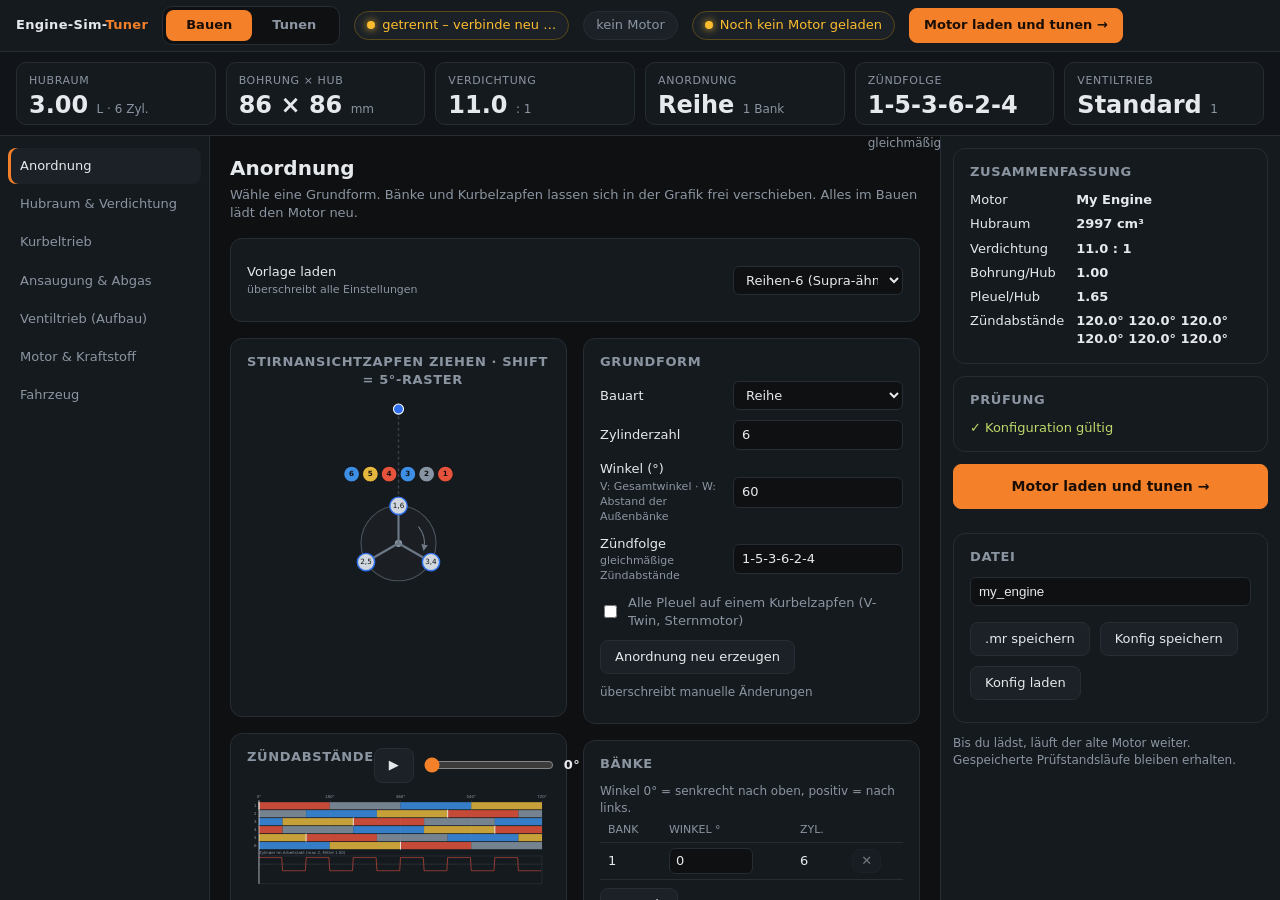
==== web/index.html @ 3e6a6812 "Web UI: Bauen (arrangement, dimensions, valve train, fuel, vehicle) - generator.js: the engine gener" ====
<!DOCTYPE html>
<html lang="de">
<head>
<meta charset="utf-8">
<meta name="viewport" content="width=device-width, initial-scale=1">
<title>Engine-Sim-Tuner</title>
<link rel="stylesheet" href="app.css">
</head>
<body data-mode="tune">

<header>
  <div class="brand">Engine-Sim-<b>Tuner</b></div>
  <div class="mode"><span id="m-build">Bauen</span><span id="m-tune" class="act">Tunen</span></div>
  <div class="chip" id="conn"><i></i><span>verbinde …</span></div>
  <div class="chip" id="engineName">kein Motor</div>
  <div class="chip stale only-build" id="stale"><i></i><span>Noch kein Motor geladen</span></div>
  <button class="primary only-build" id="b-load-top" title="Wie der Knopf rechts">Motor laden und tunen →</button>
  <div class="grow"></div>
  <div class="ctl only-tune">Gas <input id="gas" type="range" min="0" max="100" value="0" title="Gaspedal"> <b id="gasv" style="color:var(--text);width:38px">0 %</b></div>
  <button id="starter" class="only-tune" title="Gedrückt halten">Starter (halten)</button>
  <button id="ign" class="only-tune">Zündung</button>
</header>

<div class="live only-tune">
  <div class="tile rpm"><label>Drehzahl</label><div class="v"><span id="t-rpm">–</span> <small id="t-redline">U/min</small></div><div class="bar"><span id="t-rpmbar" style="width:0"></span></div></div>
  <div class="tile"><label>Last (MAP)</label><div class="v"><span id="t-map">–</span> <small>kPa</small></div></div>
  <div class="tile"><label>Zündwinkel</label><div class="v"><span id="t-adv">–</span> <small>° v. OT</small></div></div>
  <div class="tile"><label>Drehmoment</label><div class="v"><span id="t-nm">–</span> <small id="t-ps"></small></div></div>
  <div class="tile"><label>Klopfen</label><div class="v" id="t-knock-box"><span id="t-knock">–</span> <small>%</small></div></div>
  <div class="tile"><label>Motorschaden</label><div class="v" id="t-dmg-box"><span id="t-dmg">–</span> <small>%</small></div></div>
  <div class="tile"><label>Nocken</label><div class="v" id="t-cam">–</div></div>
</div>
<div class="live only-build" id="build-bar"></div>

<div class="body">
  <nav class="only-tune" id="nav-tune">
    <a data-v="ign" class="act">Zündung</a>
    <a data-v="fuel">Gemisch &amp; Kraftstoff <small>folgt</small></a>
    <a data-v="cam">Ventiltrieb <small>folgt</small></a>
    <a data-v="air">Ansaugung &amp; Abgas <small>später</small></a>
    <a data-v="turbo">Aufladung <small>später</small></a>
    <hr>
    <a data-v="dyno">Prüfstand &amp; Vergleich <small>folgt</small></a>
  </nav>
  <nav class="only-build" id="nav-build">
    <a data-v="b-layout" class="act">Anordnung</a>
    <a data-v="b-size">Hubraum &amp; Verdichtung</a>
    <a data-v="b-crank">Kurbeltrieb</a>
    <a data-v="b-air">Ansaugung &amp; Abgas</a>
    <a data-v="b-valve">Ventiltrieb (Aufbau)</a>
    <a data-v="b-fuel">Motor &amp; Kraftstoff</a>
    <a data-v="b-car">Fahrzeug</a>
  </nav>

  <main>
    <section id="v-ign" class="act">
      <h1>Zündung</h1>
      <div class="sub">Der weiße Punkt zeigt, wo der Motor gerade im Kennfeld arbeitet. Änderungen wirken sofort.</div>
      <div class="cols">
        <div class="card">
          <h3><span>Zündkennfeld · Zündwinkel in ° vor OT <span class="live-tag">● live</span></span><span><label><input type="checkbox" id="map-on"> aktiv</label></span></h3>
          <div class="cell-grid" id="map-wrap"><div class="mapgrid" id="map-grid"></div><div class="opdot hidden" id="opdot"></div></div>
          <div class="sub" style="margin:8px 0 0">Zahl eintippen oder mit ↑/↓ ändern · rot = sehr spät, blau = früh · Spalten: Drehzahl, Zeilen: Last</div>
        </div>
        <div>
          <div class="card" id="curve-card">
            <h3><span>Zündkurve (ohne Kennfeld)</span></h3>
            <div class="field"><span>Leerlauf (°)<span class="live-tag">● live</span></span><input type="number" id="c-idle" step="0.5"><input type="range" id="c-idle-r" min="0" max="45" step="0.5"></div>
            <div class="field"><span>Maximum ab 4 000 U/min (°)<span class="live-tag">● live</span></span><input type="number" id="c-max" step="0.5"><input type="range" id="c-max-r" min="0" max="50" step="0.5"></div>
          </div>
          <div class="card">
            <h3><span>Begrenzer &amp; Start</span></h3>
            <div class="field"><span>Drehzahlbegrenzer (U/min)<span class="live-tag">● live</span></span><input type="number" id="c-rev" step="100"><input type="range" id="c-rev-r" min="3000" max="14000" step="100"></div>
            <div class="field"><span>Leerlauf-Drosselstellung<span class="live-tag">● live</span></span><input type="number" id="c-idlethr" step="0.001"><input type="range" id="c-idlethr-r" min="0.9" max="1" step="0.001"></div>
          </div>
        </div>
      </div>
    </section>

    <section id="v-soon"><h1 id="soon-title">–</h1><div class="card note" id="soon-text"></div></section>
    <section id="v-b-layout" class="bsec">
      <h1>Anordnung</h1>
      <div class="sub">Wähle eine Grundform. Bänke und Kurbelzapfen lassen sich in der Grafik frei verschieben. Alles im Bauen lädt den Motor neu.</div>
      <div class="card"><label class="bfield"><span>Vorlage laden<small>überschreibt alle Einstellungen</small></span><select id="preset"></select></label></div>
      <div class="cols">
        <div>
          <div class="card"><h3><span>Stirnansicht</span><span>Zapfen ziehen · Shift = 5°-Raster</span></h3><div id="endwrap" style="display:flex;justify-content:center"></div></div>
          <div class="card"><h3><span>Zündabstände</span><span class="ctl"><button id="play">▶</button><input type="range" id="alpha" min="0" max="719" value="0" step="1"><b id="alphaLabel" style="color:var(--text);width:40px">0°</b></span></h3><div id="tlwrap"></div><div id="info" class="note"></div></div>
        </div>
        <div>
          <div class="card"><h3><span>Grundform</span></h3><div id="autoFields"></div>
            <label class="chk"><input type="checkbox" id="singlePin"> Alle Pleuel auf einem Kurbelzapfen (V-Twin, Sternmotor)</label>
            <div class="row"><button id="regen">Anordnung neu erzeugen</button><span class="note">überschreibt manuelle Änderungen</span></div></div>
          <div class="card"><h3><span>Bänke</span></h3><div class="note">Winkel 0° = senkrecht nach oben, positiv = nach links.</div><div id="banksTbl"></div>
            <label class="chk"><input type="checkbox" id="keep" checked> Zündabstände beim Verschieben einer Bank behalten</label></div>
          <div class="card"><h3><span>Zylinder</span></h3><div class="note">Zapfen = Kurbelzapfen-Winkel. Umdr. = in welcher der beiden Kurbelumdrehungen der Zylinder zündet. Gleicher Zapfenwinkel = gleicher Zapfen.</div><div id="cylsTbl"></div></div>
        </div>
      </div>
    </section>

    <section id="v-b-size" class="bsec"><h1>Hubraum &amp; Verdichtung</h1><div class="sub">Bohrung, Hub und Brennraumvolumen. Die Verdichtung ergibt sich daraus (oder umgekehrt).</div>
      <div class="card" style="max-width:640px"><div id="f-hubraum"></div>
        <label class="chk"><input type="checkbox" id="keepCR" checked> Verdichtung konstant halten, wenn Bohrung oder Hub geändert werden (Brennraum folgt)</label>
        <div class="bfield"><span>Hubraum gesamt<small>Bohrung² · π/4 · Hub · Zylinderzahl</small></span><output id="dispTotal">–</output></div></div></section>
    <section id="v-b-crank" class="bsec"><h1>Kurbeltrieb</h1><div class="sub">Massen von Kolben, Pleuel, Kurbelwelle und Schwungrad, dazu die Reibung.</div><div class="card" style="max-width:640px" id="f-massen"></div></section>
    <section id="v-b-air" class="bsec"><h1>Ansaugung &amp; Abgas</h1><div class="sub">Geometrie, die man nicht im Betrieb ändert.</div><div class="card" style="max-width:640px" id="f-ansaugung"></div></section>
    <section id="v-b-valve" class="bsec"><h1>Ventiltrieb (Aufbau)</h1>
      <div class="sub">Startwerte der Nockenwelle und die Option eines zweiten Profils (VTEC). Hub, Dauer und Lage lassen sich später im Tunen im Betrieb verstellen.</div>
      <div class="cols" style="grid-template-columns:1fr 1fr"><div class="card"><h3><span>Nockenwelle</span></h3><div id="f-nocken"></div></div><div class="card"><h3><span>Zweites Profil (VTEC)</span></h3><div id="f-vtec"></div></div></div></section>
    <section id="v-b-fuel" class="bsec"><h1>Motor &amp; Kraftstoff</h1><div class="sub">Name, Kraftstoffsorte, Klopfmodell, Redline und Anlasser.</div>
      <div class="cols" style="grid-template-columns:1fr 1fr"><div class="card"><h3><span>Allgemein</span></h3><div id="f-allgemein"></div><h3 style="margin-top:18px"><span>Drehzahl &amp; Anlasser</span></h3><div id="f-zuendung"></div></div>
        <div class="card"><h3><span>Kraftstoff &amp; Klopfen</span></h3><div id="f-kraftstoff"></div></div></div></section>
    <section id="v-b-car" class="bsec"><h1>Fahrzeug</h1><div class="sub">Masse, Luftwiderstand, Übersetzungen und Kupplung.</div><div class="card" style="max-width:640px" id="f-fahrzeug"></div></section>

    <div id="hidden-fields" class="hidden"></div>
  </main>

  <aside class="only-tune">
    <div class="card" style="margin:0"><h3><span>Verbindung</span></h3><div class="kv" id="kv"></div></div>
    <div class="hint note">Motoransicht, Zündfolge und Abgasströmung folgen in dieser Spalte.</div>
  </aside>
  <aside class="only-build" id="build-aside">
    <div class="card" style="margin:0"><h3><span>Zusammenfassung</span></h3><div class="kv" id="b-kv"></div></div>
    <div class="card" style="margin:0"><h3><span>Prüfung</span></h3><div id="msgs"></div></div>
    <button class="primary big" id="b-load">Motor laden und tunen →</button>
    <div id="b-status" class="note"></div>
    <div class="card" style="margin:0"><h3><span>Datei</span></h3>
      <input type="text" id="b-file" value="my_engine" style="width:100%;background:var(--bg);border:1px solid var(--line);color:var(--text);border-radius:6px;padding:6px 8px;margin-bottom:8px">
      <div class="row"><button id="b-mr">.mr speichern</button><button id="b-jsave">Konfig speichern</button><button id="b-jload">Konfig laden</button></div>
      <input type="file" id="b-jfile" accept=".json" class="hidden">
    </div>
    <div class="note">Bis du lädst, läuft der alte Motor weiter. Gespeicherte Prüfstandsläufe bleiben erhalten.</div>
  </aside>
</div>

<script type="module" src="app.js"></script>
</body>
</html>
---- web/app.css ----
/* Farben aus dem Simulator-Thema (assets/themes/default.mr), damit Fenster und Oberfläche zusammenpassen */
  :root {
    --bg: #0e1012; --panel: #151a1f; --panel2: #1b2127; --line: #262d34; --text: #e6e9ec; --dim: #8b95a1;
    --red: #ee4445; --orange: #f4802a; --yellow: #fdbd2e; --blue: #77cee0; --green: #bdd869; --pink: #f394be;
  }
  * { box-sizing: border-box; }
  body { margin: 0; background: var(--bg); color: var(--text); font: 13px/1.4 "Segoe UI", system-ui, sans-serif; height: 100vh; display: grid; grid-template-rows: 52px 84px 1fr; overflow: hidden; }
  header { display: flex; align-items: center; gap: 14px; padding: 0 16px; background: var(--panel); border-bottom: 1px solid var(--line); }
  .brand { font-weight: 700; letter-spacing: .3px; } .brand b { color: var(--orange); }
  .chip { background: var(--panel2); border: 1px solid var(--line); border-radius: 999px; padding: 4px 12px; color: var(--dim); }
  .chip i { display: inline-block; width: 8px; height: 8px; border-radius: 50%; background: var(--green); margin-right: 7px; box-shadow: 0 0 8px var(--green); }
  .chip.stale { color: var(--yellow); border-color: #5a4a1a; } .chip.stale i { background: var(--yellow); box-shadow: 0 0 8px var(--yellow); }
  .grow { flex: 1; }
  .ctl { display: flex; align-items: center; gap: 8px; color: var(--dim); }
  button { background: var(--panel2); color: var(--text); border: 1px solid var(--line); border-radius: 8px; padding: 7px 14px; font: inherit; cursor: pointer; }
  button:hover { border-color: #3a444d; }
  button.primary { background: var(--orange); border-color: var(--orange); color: #1a0e04; font-weight: 600; }
  button.big { padding: 12px 18px; font-size: 14px; width: 100%; }
  button.on { border-color: var(--green); color: var(--green); }
  input[type=range] { accent-color: var(--orange); width: 130px; }

  /* Umschalter Bauen / Tunen */
  .mode { display: inline-flex; background: var(--bg); border: 1px solid var(--line); border-radius: 10px; padding: 3px; }
  .mode span { padding: 6px 20px; border-radius: 8px; color: var(--dim); cursor: pointer; font-weight: 600; }
  .mode span.act { background: var(--orange); color: #1a0e04; }

  /* Kennzahlen / Live-Leiste */
  .live { display: flex; gap: 10px; padding: 10px 16px; background: #11151a; border-bottom: 1px solid var(--line); }
  .tile { flex: 1; background: var(--panel); border: 1px solid var(--line); border-radius: 10px; padding: 8px 12px; min-width: 0; }
  .tile.rpm { flex: 2.2; }
  .tile label { color: var(--dim); font-size: 11px; text-transform: uppercase; letter-spacing: .6px; }
  .tile .v { font-size: 24px; font-weight: 600; font-variant-numeric: tabular-nums; } .tile .v small { font-size: 12px; color: var(--dim); font-weight: 400; }
  .bar { height: 5px; background: var(--panel2); border-radius: 3px; overflow: hidden; margin-top: 4px; }
  .bar > span { display: block; height: 100%; background: linear-gradient(90deg, var(--blue), var(--green) 60%, var(--yellow) 80%, var(--red)); }
  .ok { color: var(--green); } .warn { color: var(--yellow); }
  body[data-mode=build] .only-tune, body[data-mode=tune] .only-build { display: none !important; }

  /* Hauptbereich */
  .body { display: grid; grid-template-columns: 210px 1fr 330px; min-height: 0; }
  body[data-mode=build] .body { grid-template-columns: 210px 1fr 340px; }
  nav { background: var(--panel); border-right: 1px solid var(--line); padding: 12px 8px; display: flex; flex-direction: column; gap: 2px; }
  nav a { padding: 9px 12px; border-radius: 8px; color: var(--dim); cursor: pointer; display: flex; justify-content: space-between; align-items: center; }
  nav a:hover { background: var(--panel2); color: var(--text); }
  nav a.act { background: var(--panel2); color: var(--text); box-shadow: inset 3px 0 0 var(--orange); }
  nav a small { font-size: 10px; background: var(--line); color: var(--dim); padding: 1px 6px; border-radius: 6px; }
  nav hr { border: 0; border-top: 1px solid var(--line); margin: 8px 6px; }
  main { overflow: auto; padding: 18px 20px; }
  main section { display: none; } main section.act { display: block; }
  h1 { margin: 0 0 4px; font-size: 20px; } .sub { color: var(--dim); margin-bottom: 16px; }
  .cols { display: grid; grid-template-columns: 1.55fr 1fr; gap: 16px; align-items: start; }
  .card { background: var(--panel); border: 1px solid var(--line); border-radius: 12px; padding: 14px 16px; margin-bottom: 16px; }
  .card h3 { margin: 0 0 10px; font-size: 13px; text-transform: uppercase; letter-spacing: .6px; color: var(--dim); display: flex; justify-content: space-between; }
  .field { display: grid; grid-template-columns: 1fr 70px; gap: 4px 10px; align-items: center; margin: 10px 0; }
  .field span small { display: block; color: var(--dim); font-size: 11px; }
  .field input[type=number], .field select { background: var(--bg); border: 1px solid var(--line); color: var(--text); border-radius: 6px; padding: 4px 6px; text-align: right; font: inherit; }
  .field input[type=range] { grid-column: 1 / -1; width: 100%; }
  .live-tag { color: var(--green); font-size: 11px; margin-left: 6px; }
  .reload-tag { color: var(--yellow); font-size: 11px; margin-left: 6px; }
  .soon { color: var(--dim); font-size: 11px; background: var(--line); border-radius: 6px; padding: 1px 7px; margin-left: 6px; }
  .seg { display: inline-flex; border: 1px solid var(--line); border-radius: 8px; overflow: hidden; }
  .seg span { padding: 6px 12px; color: var(--dim); background: var(--panel2); cursor: pointer; } .seg span.act { background: var(--orange); color: #1a0e04; font-weight: 600; }
  svg text { fill: var(--dim); font-size: 10px; }
  table { border-collapse: collapse; width: 100%; } td, th { padding: 5px 8px; border-bottom: 1px solid var(--line); text-align: left; } th { color: var(--dim); font-weight: 500; font-size: 11px; text-transform: uppercase; }
  .runs .run { display: grid; grid-template-columns: 14px 1fr; gap: 8px; padding: 8px 0; border-bottom: 1px solid var(--line); }
  .runs .run:hover { background: var(--panel2); }
  .sw { width: 12px; height: 12px; border-radius: 3px; margin-top: 3px; }
  .chg { color: var(--yellow); font-size: 11px; }
  .events { display: grid; grid-template-columns: 1fr 1fr; gap: 6px 14px; margin-top: 10px; font-variant-numeric: tabular-nums; } .events b { color: var(--text); }
  aside { background: var(--panel); border-left: 1px solid var(--line); padding: 12px; display: flex; flex-direction: column; gap: 12px; overflow: auto; }
  aside .hint { color: var(--dim); font-size: 11px; }
  .scope { background: #0b0d0f; border: 1px solid var(--line); border-radius: 10px; padding: 8px; }
  .scope h4 { margin: 0 0 4px; font-size: 11px; color: var(--dim); text-transform: uppercase; letter-spacing: .6px; display: flex; justify-content: space-between; }
  .kv { display: grid; grid-template-columns: 1fr auto; gap: 6px 12px; } .kv b { font-variant-numeric: tabular-nums; }

/* ----- Gerüst ----- */
.hidden{display:none!important}
.cell-grid{position:relative}
.mapgrid{display:grid;gap:2px}
.mapgrid input{width:100%;border:0;border-radius:4px;text-align:center;color:#fff;font:12px/1.2 inherit;padding:9px 0;background:transparent;-moz-appearance:textfield}
.mapgrid input::-webkit-outer-spin-button,.mapgrid input::-webkit-inner-spin-button{-webkit-appearance:none}
.mapgrid .lab{color:var(--dim);font-size:10px;display:flex;align-items:center;justify-content:center}
.opdot{position:absolute;width:22px;height:22px;margin:-11px 0 0 -11px;border:2.5px solid #fff;border-radius:50%;pointer-events:none;transition:left .12s linear,top .12s linear;box-shadow:0 0 8px #000}
.opdot::after{content:"";position:absolute;left:50%;top:50%;width:6px;height:6px;margin:-3px;background:#fff;border-radius:50%}
.note{color:var(--dim);font-size:12px}
.err{color:var(--red)}

/* ----- Bauen ----- */
.bfield { display: grid; grid-template-columns: 1fr 190px; gap: 4px 12px; align-items: center; margin: 10px 0; }
.bfield > span small { display: block; color: var(--dim); font-size: 11px; }
.bfield input[type=number], .bfield input[type=text], .bfield select, .bfield output {
  width: 100%; background: var(--bg); border: 1px solid var(--line); color: var(--text); border-radius: 6px; padding: 5px 8px; font: inherit; }
.bfield output { border: 0; background: transparent; padding: 0; text-align: right; font-weight: 600; }
.bfield output small { display: block; color: var(--dim); font-weight: 400; }
.sliderbox { display: flex; flex-direction: column; gap: 4px; min-width: 0; }
.sliderbox input[type=range] { width: 100%; }
.chk { display: flex; align-items: center; gap: 8px; margin: 10px 0; color: var(--dim); }
.row { display: flex; align-items: center; gap: 10px; flex-wrap: wrap; margin: 8px 0; }
table input[type=number], table select { background: var(--bg); border: 1px solid var(--line); color: var(--text); border-radius: 6px; padding: 3px 6px; width: 84px; font: inherit; }
table select { width: 76px; }
tr.sel td { background: #1f2933; }
button.x { padding: 2px 8px; }
button:disabled { opacity: .45; cursor: default; }
#msgs .err { color: var(--red); } #msgs .warn { color: var(--yellow); } #msgs .ok { color: var(--green); }
.note.ok { color: var(--green); }
.cols > div, .cols > .card { min-width: 0; }
.bsec .cols { grid-template-columns: minmax(0, 1fr) minmax(0, 1fr); }
#endwrap svg { max-width: 100%; height: auto; }
.bfield { grid-template-columns: minmax(0, 1fr) minmax(110px, 170px); }
main { min-width: 0; }
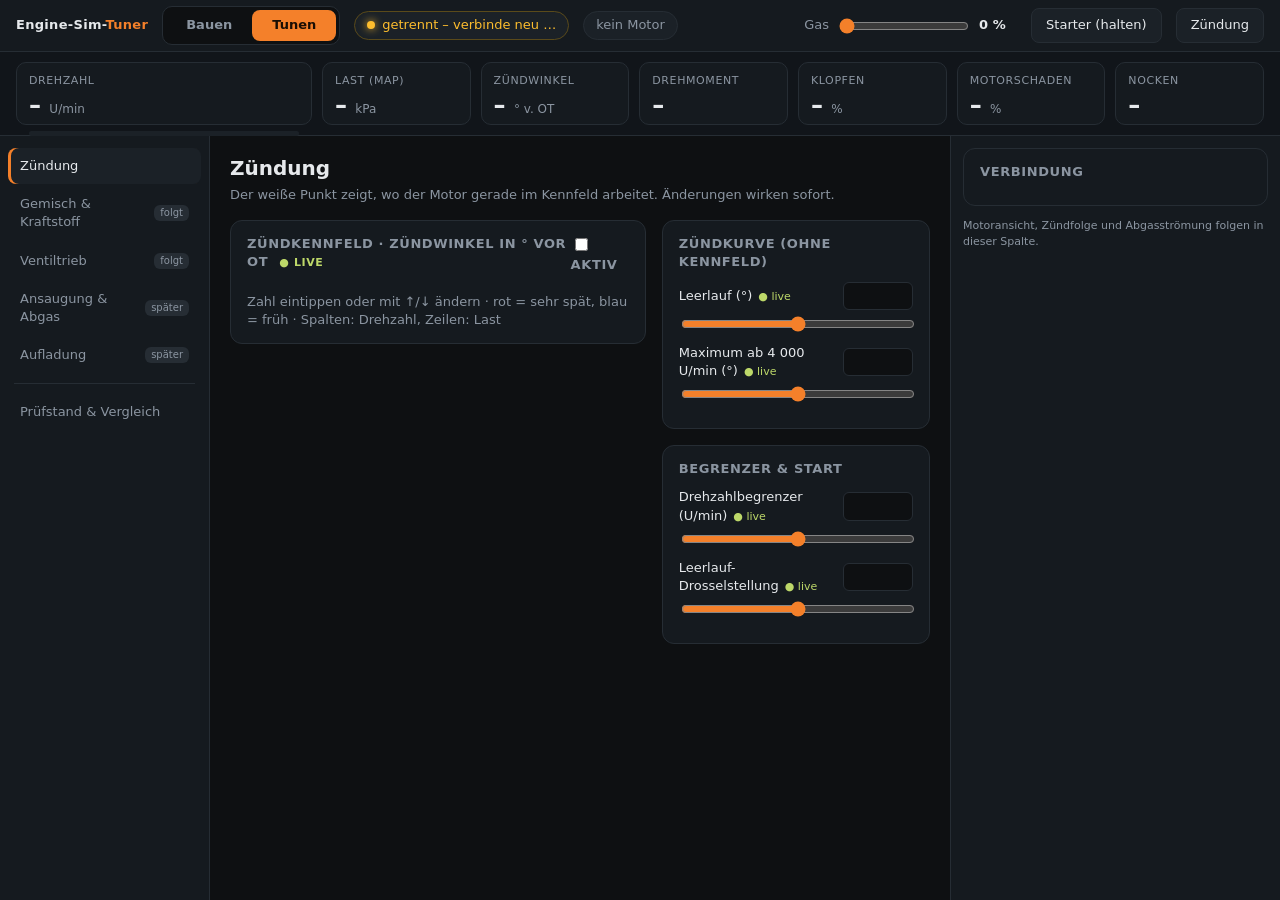
==== commit c60e6fa9: "Dyno view with speed hold, advance offset - web/dyno.js: pull and step runs, run list and comparison" ====
--- a/web/index.html
+++ b/web/index.html
@@ -40,7 +40,7 @@
     <a data-v="air">Ansaugung &amp; Abgas <small>später</small></a>
     <a data-v="turbo">Aufladung <small>später</small></a>
     <hr>
-    <a data-v="dyno">Prüfstand &amp; Vergleich <small>folgt</small></a>
+    <a data-v="dyno">Prüfstand &amp; Vergleich</a>
   </nav>
   <nav class="only-build" id="nav-build">
     <a data-v="b-layout" class="act">Anordnung</a>
@@ -74,6 +74,43 @@
             <div class="field"><span>Leerlauf-Drosselstellung<span class="live-tag">● live</span></span><input type="number" id="c-idlethr" step="0.001"><input type="range" id="c-idlethr-r" min="0.9" max="1" step="0.001"></div>
           </div>
         </div>
+      </div>
+    </section>
+
+    <section id="v-dyno">
+      <h1>Prüfstand &amp; Vergleich</h1>
+      <div class="sub">Messläufe auf dem laufenden Simulator – du hörst den Motor dabei. Mit der Maus über einem Lauf blendet das Diagramm die anderen aus.</div>
+      <div class="cols" style="grid-template-columns:minmax(0,1fr) minmax(0,1fr)">
+        <div class="card">
+          <h3><span>Messlauf</span><span id="d-state" class="note"></span></h3>
+          <div class="bfield"><span>Art</span><select id="d-mode"><option value="ramp">Beschleunigung bis Begrenzer</option><option value="steps">Stufen (Drehzahl halten)</option></select></div>
+          <div class="bfield"><span>Startdrehzahl (U/min)</span><input type="number" id="d-start" value="2000" step="100"></div>
+          <div id="d-ramp-only" style="display:contents"><div class="bfield"><span>Tempo (U/min je s)</span><input type="number" id="d-rate" value="500" step="50"></div></div>
+          <div id="d-steps-only" style="display:none"><div class="bfield"><span>Enddrehzahl (U/min)</span><input type="number" id="d-end" value="6500" step="100"></div>
+            <div class="bfield"><span>Schritt (U/min)</span><input type="number" id="d-step" value="500" step="50"></div></div>
+          <div class="bfield"><span>Gas (%)</span><input type="number" id="d-thr" value="100" min="0" max="100"></div>
+          <div class="row"><button class="primary" id="d-run">▶ Messlauf starten</button><button id="d-stop" disabled>Abbrechen</button></div>
+          <div class="bar" id="d-bar" style="display:none"><span style="width:0"></span></div>
+        </div>
+        <div class="card">
+          <h3><span>Drehzahl halten (Volllast)</span><span id="h-state" class="note"></span></h3>
+          <div class="note" style="margin-bottom:6px">Der Motor wird gestartet und auf einer Drehzahl gehalten. Verstelle den Zündwinkel und lies das Drehmoment ab.</div>
+          <div class="bfield"><span>Drehzahl (U/min)</span><div class="sliderbox"><input type="number" id="h-rpm" value="4000" step="100"><input type="range" id="h-rpm-r" min="1000" max="9000" step="100" value="4000"></div></div>
+          <div class="bfield"><span>Gas (%)</span><input type="number" id="h-thr" value="100" min="0" max="100"></div>
+          <div class="row"><button id="h-start">Halten starten</button></div>
+          <div class="kv" style="grid-template-columns:repeat(3,1fr);text-align:center;margin:10px 0">
+            <div><div class="note">Drehmoment</div><b style="font-size:22px"><span id="h-nm">–</span></b> <span class="note">Nm</span></div>
+            <div><div class="note">Leistung</div><b style="font-size:22px"><span id="h-ps">–</span></b> <span class="note">PS</span></div>
+            <div><div class="note">Zündwinkel</div><b style="font-size:22px"><span id="h-adv">–</span></b> <span class="note">°</span></div>
+          </div>
+          <div class="bfield"><span>Zündwinkel-Versatz (°)<span class="live-tag">● live</span><small>wird zur Kurve oder zum Kennfeld addiert</small></span><div class="sliderbox"><input type="number" id="h-off" value="0" step="0.5"><input type="range" id="h-off-r" min="-20" max="20" step="0.5" value="0"></div></div>
+          <div id="h-chart"></div>
+          <div class="row"><span id="h-best" class="note"></span><span class="grow"></span><button id="h-reset" title="Messpunkte der Kurve verwerfen">Kurve zurücksetzen</button><button id="h-fold" title="Addiert den Versatz zu Kennfeld oder Kurve und setzt ihn auf 0">Versatz übernehmen</button></div>
+        </div>
+      </div>
+      <div class="cols" style="grid-template-columns:minmax(0,2fr) minmax(0,1fr)">
+        <div class="card"><h3><span>Drehmoment (Nm) und Leistung (PS)</span><span class="note">━ Nm &nbsp; ┅ PS &nbsp; <span style="color:var(--red)">●</span> Klopfen &nbsp; ┆ Nockenumschaltung</span></h3><div id="d-chart"></div></div>
+        <div class="card runs"><h3><span>Läufe</span></h3><div id="d-runs"></div></div>
       </div>
     </section>
 
--- a/web/app.css
+++ b/web/app.css
@@ -107,3 +107,12 @@
 #endwrap svg { max-width: 100%; height: auto; }
 .bfield { grid-template-columns: minmax(0, 1fr) minmax(110px, 170px); }
 main { min-width: 0; }
+
+/* ----- Prüfstand ----- */
+.runs .run { grid-template-columns: 14px minmax(0, 1fr) auto; }
+.run input.nm { width: 100%; background: var(--bg); border: 1px solid var(--line); color: var(--text); border-radius: 6px; padding: 3px 6px; font: inherit; }
+.run small { display: block; color: var(--dim); line-height: 1.35; }
+.run small.chg { color: var(--yellow); }
+.run .sw { cursor: pointer; }
+.bar { margin: 8px 0; }
+#h-chart svg, #d-chart svg { display: block; }
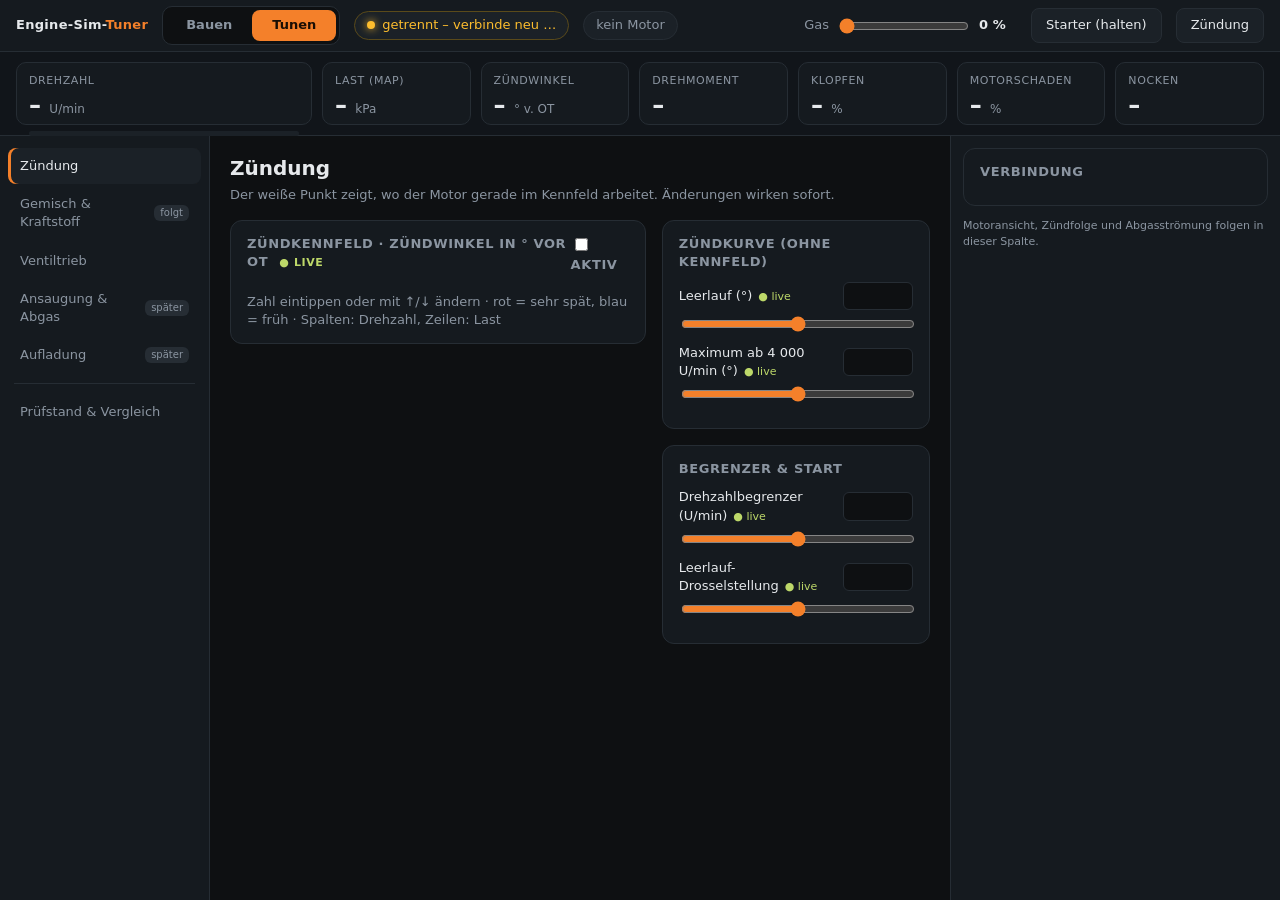
==== commit 7fdc332a: "Live camshaft centreline control and Linux fixes for the spike and tests Ventiltrieb: the centreline" ====
--- a/web/index.html
+++ b/web/index.html
@@ -36,7 +36,7 @@
   <nav class="only-tune" id="nav-tune">
     <a data-v="ign" class="act">Zündung</a>
     <a data-v="fuel">Gemisch &amp; Kraftstoff <small>folgt</small></a>
-    <a data-v="cam">Ventiltrieb <small>folgt</small></a>
+    <a data-v="cam">Ventiltrieb</a>
     <a data-v="air">Ansaugung &amp; Abgas <small>später</small></a>
     <a data-v="turbo">Aufladung <small>später</small></a>
     <hr>
@@ -114,6 +114,18 @@
       </div>
     </section>
 
+    <section id="v-cam">
+      <h1>Ventiltrieb</h1>
+      <div class="sub">Lage der Nockenwellen (Mittellinie) live verschieben. Der Versatz gilt relativ zur Motordatei. Positiv öffnen die Ventile später, negativ früher.</div>
+      <div class="cols">
+        <div class="card">
+          <h3><span>Lage · Grad Kurbelwelle <span class="live-tag">● live</span></span></h3>
+          <div class="bfield"><span>Einlass (°KW)<small>positiv = später</small></span><div class="sliderbox"><input type="number" id="cam-in" value="0" step="0.5"><input type="range" id="cam-in-r" min="-20" max="20" step="0.5" value="0"></div></div>
+          <div class="bfield"><span>Auslass (°KW)<small>positiv = später</small></span><div class="sliderbox"><input type="number" id="cam-ex" value="0" step="0.5"><input type="range" id="cam-ex-r" min="-20" max="20" step="0.5" value="0"></div></div>
+          <div class="sub" style="margin:8px 0 0">Hub und Dauer stehen vorerst im Bauen (Nockenfelder).</div>
+        </div>
+      </div>
+    </section>
     <section id="v-soon"><h1 id="soon-title">–</h1><div class="card note" id="soon-text"></div></section>
     <section id="v-b-layout" class="bsec">
       <h1>Anordnung</h1>
--- a/web/app.css
+++ b/web/app.css
@@ -78,6 +78,7 @@
 .mapgrid{display:grid;gap:2px}
 .mapgrid input{width:100%;border:0;border-radius:4px;text-align:center;color:#fff;font:12px/1.2 inherit;padding:9px 0;background:transparent;-moz-appearance:textfield}
 .mapgrid input::-webkit-outer-spin-button,.mapgrid input::-webkit-inner-spin-button{-webkit-appearance:none}
+.mapgrid input:focus{outline:2px solid #fff;outline-offset:-2px}
 .mapgrid .lab{color:var(--dim);font-size:10px;display:flex;align-items:center;justify-content:center}
 .opdot{position:absolute;width:22px;height:22px;margin:-11px 0 0 -11px;border:2.5px solid #fff;border-radius:50%;pointer-events:none;transition:left .12s linear,top .12s linear;box-shadow:0 0 8px #000}
 .opdot::after{content:"";position:absolute;left:50%;top:50%;width:6px;height:6px;margin:-3px;background:#fff;border-radius:50%}
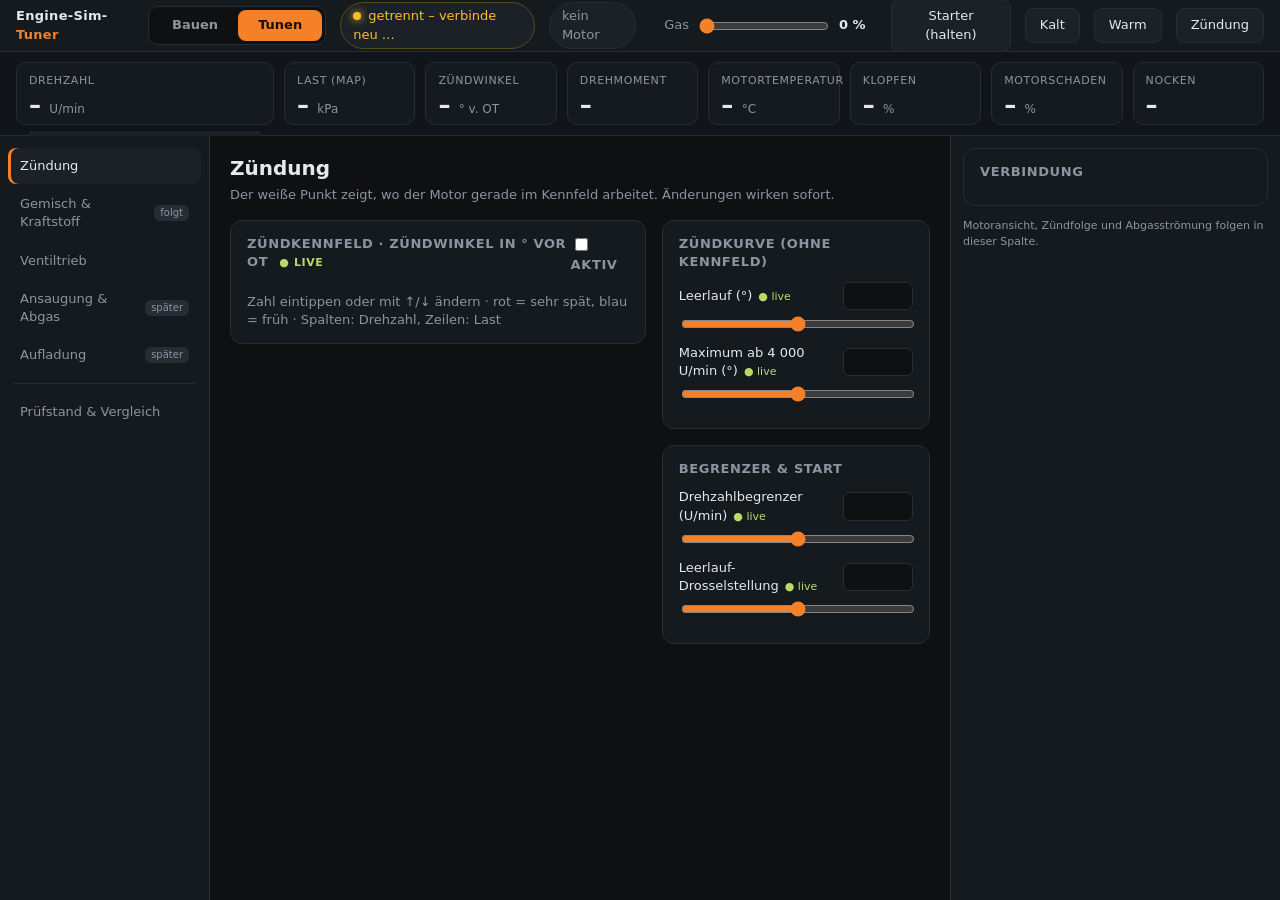
==== commit ca167c13: "Engine warm-up: wall temperature as a thermal state, shown in the UI The cylinder wall used to pull " ====
--- a/web/index.html
+++ b/web/index.html
@@ -18,6 +18,8 @@
   <div class="grow"></div>
   <div class="ctl only-tune">Gas <input id="gas" type="range" min="0" max="100" value="0" title="Gaspedal"> <b id="gasv" style="color:var(--text);width:38px">0 %</b></div>
   <button id="starter" class="only-tune" title="Gedrückt halten">Starter (halten)</button>
+  <button id="cold" class="only-tune" title="Motor auf Umgebungstemperatur setzen">Kalt</button>
+  <button id="warm" class="only-tune" title="Motor auf Betriebstemperatur setzen">Warm</button>
   <button id="ign" class="only-tune">Zündung</button>
 </header>
 
@@ -26,6 +28,7 @@
   <div class="tile"><label>Last (MAP)</label><div class="v"><span id="t-map">–</span> <small>kPa</small></div></div>
   <div class="tile"><label>Zündwinkel</label><div class="v"><span id="t-adv">–</span> <small>° v. OT</small></div></div>
   <div class="tile"><label>Drehmoment</label><div class="v"><span id="t-nm">–</span> <small id="t-ps"></small></div></div>
+  <div class="tile"><label>Motortemperatur</label><div class="v" id="t-temp-box"><span id="t-temp">–</span> <small>°C</small></div></div>
   <div class="tile"><label>Klopfen</label><div class="v" id="t-knock-box"><span id="t-knock">–</span> <small>%</small></div></div>
   <div class="tile"><label>Motorschaden</label><div class="v" id="t-dmg-box"><span id="t-dmg">–</span> <small>%</small></div></div>
   <div class="tile"><label>Nocken</label><div class="v" id="t-cam">–</div></div>
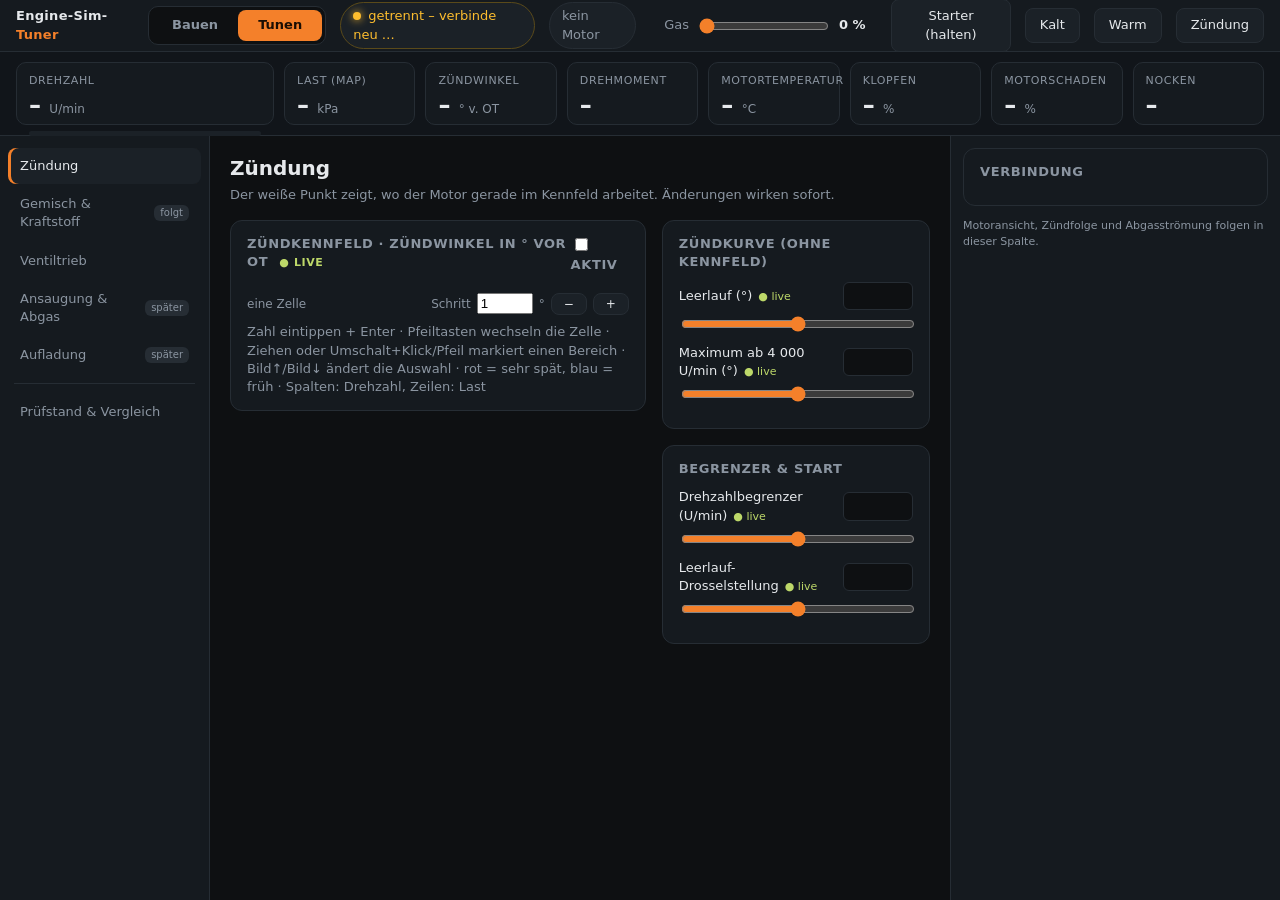
==== commit 85616c15: "Ignition map: select a range of cells and change it at once Dragging, SHIFT+click or SHIFT+arrow mar" ====
--- a/web/index.html
+++ b/web/index.html
@@ -63,7 +63,9 @@
         <div class="card">
           <h3><span>Zündkennfeld · Zündwinkel in ° vor OT <span class="live-tag">● live</span></span><span><label><input type="checkbox" id="map-on"> aktiv</label></span></h3>
           <div class="cell-grid" id="map-wrap"><div class="mapgrid" id="map-grid"></div><div class="opdot hidden" id="opdot"></div></div>
-          <div class="sub" style="margin:8px 0 0">Zahl eintippen oder mit ↑/↓ ändern · rot = sehr spät, blau = früh · Spalten: Drehzahl, Zeilen: Last</div>
+          <div class="selbar"><span id="sel-info">eine Zelle</span><span class="grow"></span>Schritt <input type="number" id="sel-step" value="1" step="0.5" min="0.5"> °
+            <button id="sel-dn" title="Auswahl senken (Bild↓)">−</button><button id="sel-up" title="Auswahl erhöhen (Bild↑)">+</button></div>
+          <div class="sub" style="margin:8px 0 0">Zahl eintippen + Enter · Pfeiltasten wechseln die Zelle · Ziehen oder Umschalt+Klick/Pfeil markiert einen Bereich · Bild↑/Bild↓ ändert die Auswahl · rot = sehr spät, blau = früh · Spalten: Drehzahl, Zeilen: Last</div>
         </div>
         <div>
           <div class="card" id="curve-card">
--- a/web/app.css
+++ b/web/app.css
@@ -79,6 +79,10 @@
 .mapgrid input{width:100%;border:0;border-radius:4px;text-align:center;color:#fff;font:12px/1.2 inherit;padding:9px 0;background:transparent;-moz-appearance:textfield}
 .mapgrid input::-webkit-outer-spin-button,.mapgrid input::-webkit-inner-spin-button{-webkit-appearance:none}
 .mapgrid input:focus{outline:2px solid #fff;outline-offset:-2px}
+.mapgrid input.sel{box-shadow:inset 0 0 0 2px rgba(255,255,255,.85);filter:brightness(1.25)}
+.selbar{display:flex;align-items:center;gap:6px;margin-top:8px;font-size:12px;color:var(--dim)}
+.selbar input{width:56px}
+.selbar button{padding:2px 12px}
 .mapgrid .lab{color:var(--dim);font-size:10px;display:flex;align-items:center;justify-content:center}
 .opdot{position:absolute;width:22px;height:22px;margin:-11px 0 0 -11px;border:2.5px solid #fff;border-radius:50%;pointer-events:none;transition:left .12s linear,top .12s linear;box-shadow:0 0 8px #000}
 .opdot::after{content:"";position:absolute;left:50%;top:50%;width:6px;height:6px;margin:-3px;background:#fff;border-radius:50%}
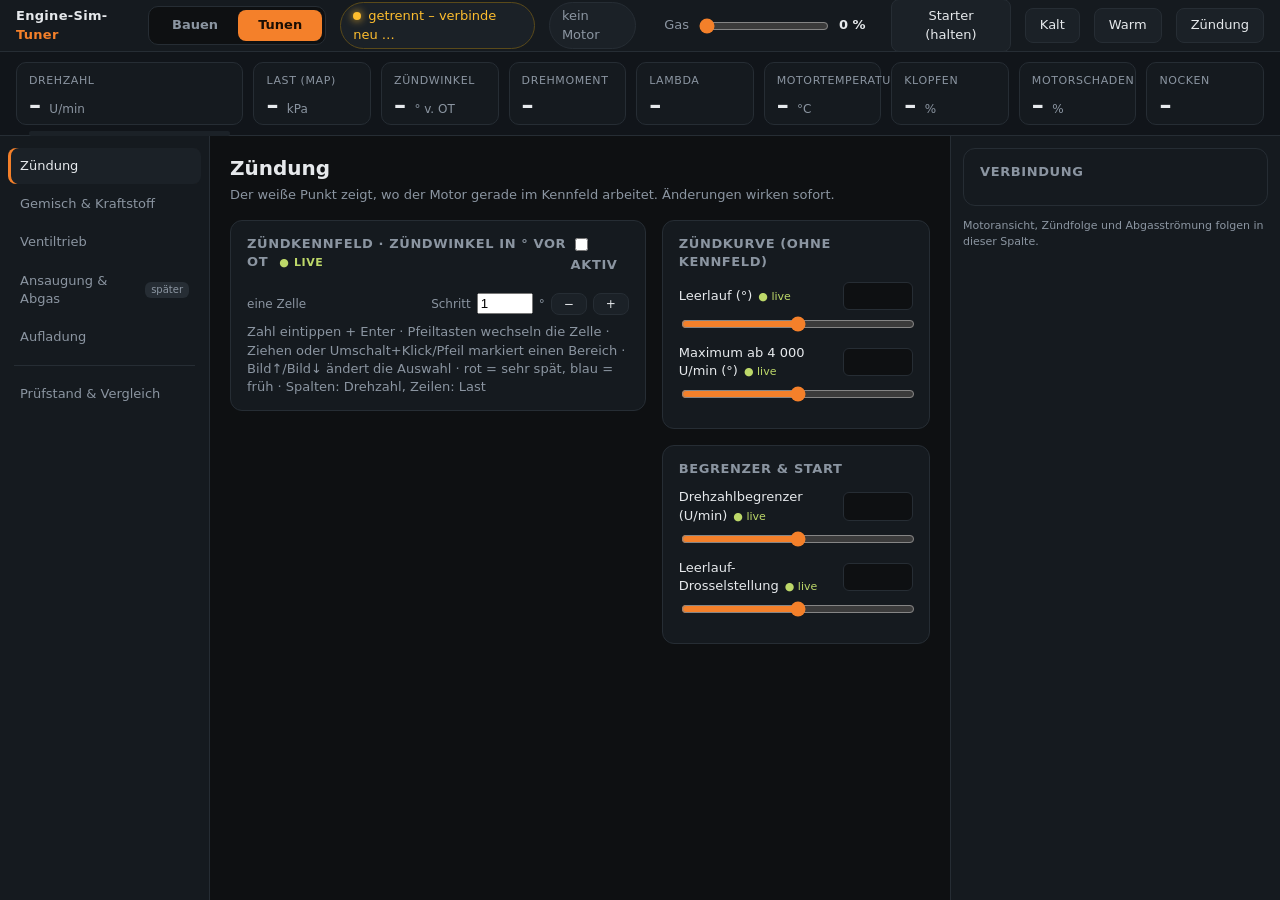
==== commit 2aa8ca9b: "Lambda per air mass (live) and exhaust-gas turbocharger with wastegate and blow-off Lambda replaces " ====
--- a/web/index.html
+++ b/web/index.html
@@ -28,6 +28,7 @@
   <div class="tile"><label>Last (MAP)</label><div class="v"><span id="t-map">–</span> <small>kPa</small></div></div>
   <div class="tile"><label>Zündwinkel</label><div class="v"><span id="t-adv">–</span> <small>° v. OT</small></div></div>
   <div class="tile"><label>Drehmoment</label><div class="v"><span id="t-nm">–</span> <small id="t-ps"></small></div></div>
+  <div class="tile"><label>Lambda</label><div class="v" id="t-lambda-box"><span id="t-lambda">–</span></div></div>
   <div class="tile"><label>Motortemperatur</label><div class="v" id="t-temp-box"><span id="t-temp">–</span> <small>°C</small></div></div>
   <div class="tile"><label>Klopfen</label><div class="v" id="t-knock-box"><span id="t-knock">–</span> <small>%</small></div></div>
   <div class="tile"><label>Motorschaden</label><div class="v" id="t-dmg-box"><span id="t-dmg">–</span> <small>%</small></div></div>
@@ -38,10 +39,10 @@
 <div class="body">
   <nav class="only-tune" id="nav-tune">
     <a data-v="ign" class="act">Zündung</a>
-    <a data-v="fuel">Gemisch &amp; Kraftstoff <small>folgt</small></a>
+    <a data-v="fuel">Gemisch &amp; Kraftstoff</a>
     <a data-v="cam">Ventiltrieb</a>
     <a data-v="air">Ansaugung &amp; Abgas <small>später</small></a>
-    <a data-v="turbo">Aufladung <small>später</small></a>
+    <a data-v="turbo">Aufladung</a>
     <hr>
     <a data-v="dyno">Prüfstand &amp; Vergleich</a>
   </nav>
@@ -128,6 +129,38 @@
           <div class="bfield"><span>Einlass (°KW)<small>positiv = später</small></span><div class="sliderbox"><input type="number" id="cam-in" value="0" step="0.5"><input type="range" id="cam-in-r" min="-20" max="20" step="0.5" value="0"></div></div>
           <div class="bfield"><span>Auslass (°KW)<small>positiv = später</small></span><div class="sliderbox"><input type="number" id="cam-ex" value="0" step="0.5"><input type="range" id="cam-ex-r" min="-20" max="20" step="0.5" value="0"></div></div>
           <div class="sub" style="margin:8px 0 0">Hub und Dauer stehen vorerst im Bauen (Nockenfelder).</div>
+        </div>
+      </div>
+    </section>
+    <section id="v-fuel">
+      <h1>Gemisch &amp; Kraftstoff</h1>
+      <div class="sub">Lambda: Kraftstoffmenge je Luftmasse. 1,00 = stöchiometrisch, kleiner = fett (mehr Leistung, kühler, mehr Verbrauch), größer = mager (heißer, Klopfneigung). Die Zündung zündet nur zwischen 0,5 und 1,9.</div>
+      <div class="cols">
+        <div class="card">
+          <h3><span>Lambda <span class="live-tag">● live</span></span></h3>
+          <div class="bfield"><span>Soll-Lambda<small>Standard 0,80</small></span><div class="sliderbox"><input type="number" id="c-lambda" value="0.8" step="0.01"><input type="range" id="c-lambda-r" min="0.6" max="1.4" step="0.01" value="0.8"></div></div>
+        </div>
+      </div>
+    </section>
+    <section id="v-turbo">
+      <h1>Aufladung</h1>
+      <div class="sub">Abgasturbolader: Die Turbine im Auspuff treibt den Verdichter an. Sie staut das Abgas (Gegendruck) und braucht Zeit zum Hochdrehen (Turboloch). Das Wastegate öffnet beim Ladedruck-Sollwert, das Schubumluftventil entlastet den Lader beim Gaswegnehmen. Mehr Ladedruck braucht späteren Zündwinkel oder fetteres Lambda, sonst klopft der Motor.</div>
+      <div class="cols">
+        <div class="card">
+          <h3><span>Lader <span class="live-tag">● live</span></span></h3>
+          <label class="bfield"><span>Turbolader aktiv</span><input type="checkbox" id="tb-on"></label>
+          <div class="bfield"><span>Ladedruck-Soll (bar)<small>Überdruck, Wastegate öffnet hier</small></span><div class="sliderbox"><input type="number" id="tb-boost" step="0.05"><input type="range" id="tb-boost-r" min="0.1" max="2" step="0.05"></div></div>
+          <div class="bfield"><span>Turbinengröße<small>klein = früh, aber hoher Gegendruck</small></span><div class="sliderbox"><input type="number" id="tb-size" step="0.05"><input type="range" id="tb-size-r" min="0.15" max="1" step="0.05"></div></div>
+          <div class="bfield"><span>Trägheit<small>1 = mittlerer Lader, groß = mehr Turboloch</small></span><div class="sliderbox"><input type="number" id="tb-inertia" step="0.1"><input type="range" id="tb-inertia-r" min="0.2" max="4" step="0.1"></div></div>
+          <div class="bfield"><span>Ladeluftkühler<small>Anteil der Verdichtungswärme, der abgeführt wird</small></span><div class="sliderbox"><input type="number" id="tb-ic" step="0.05"><input type="range" id="tb-ic-r" min="0" max="1" step="0.05"></div></div>
+        </div>
+        <div class="card">
+          <h3><span>Zustand</span></h3>
+          <div class="bfield"><span>Ladedruck</span><b><span id="tb-t-boost">–</span> bar</b></div>
+          <div class="bfield"><span>Laderdrehzahl</span><b><span id="tb-t-rpm">–</span> /min</b></div>
+          <div class="bfield"><span>Wastegate</span><b><span id="tb-t-wg">–</span> %</b></div>
+          <div class="bfield"><span>Abgasgegendruck</span><b><span id="tb-t-back">–</span> ×</b></div>
+          <div class="bfield"><span>Schubumluftventil</span><b id="tb-t-bov">–</b></div>
         </div>
       </div>
     </section>
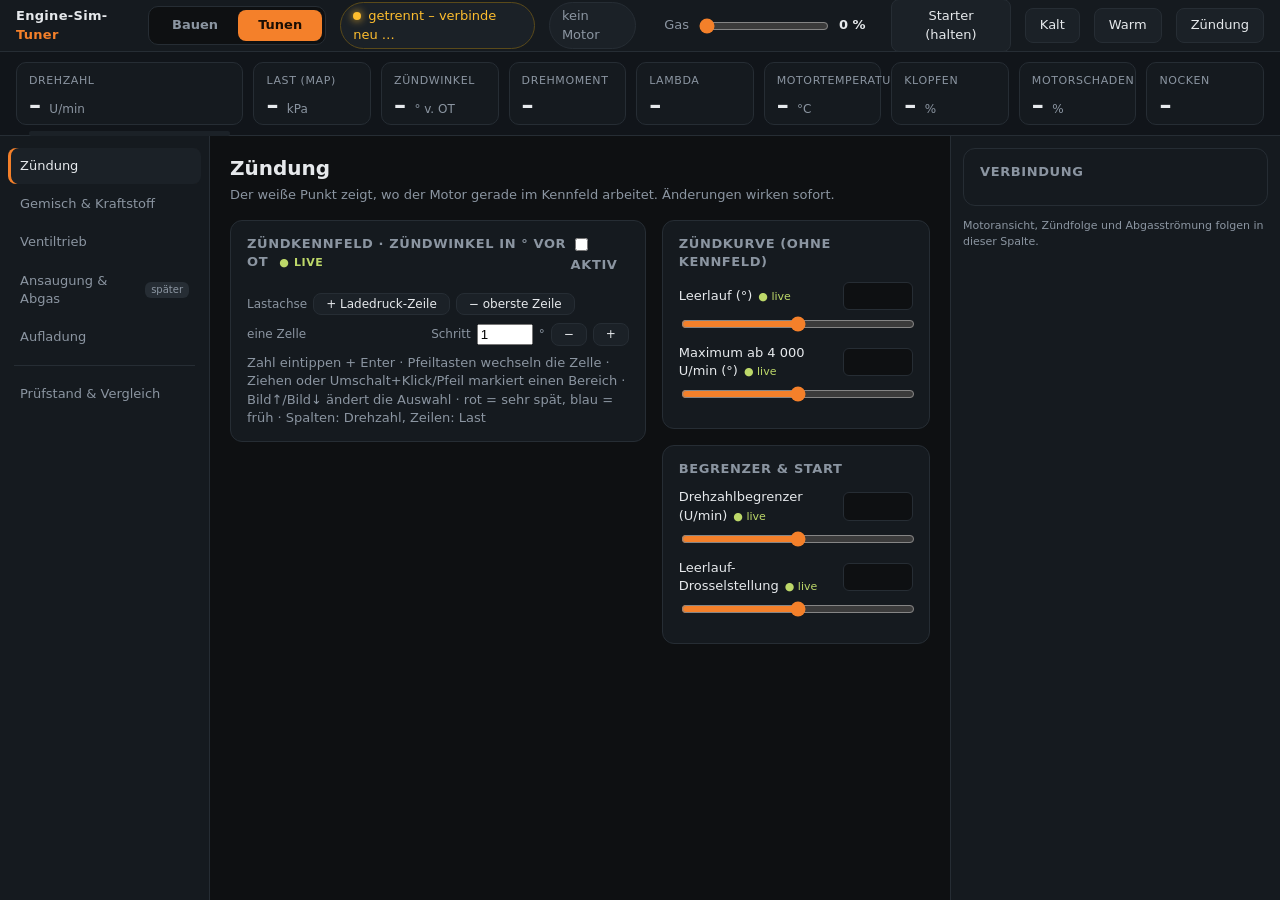
==== commit fef04cf2: "Turbo: sound, self-accelerating spool-up; ignition map load axis beyond ambient; save engines via se" ====
--- a/web/index.html
+++ b/web/index.html
@@ -64,6 +64,7 @@
         <div class="card">
           <h3><span>Zündkennfeld · Zündwinkel in ° vor OT <span class="live-tag">● live</span></span><span><label><input type="checkbox" id="map-on"> aktiv</label></span></h3>
           <div class="cell-grid" id="map-wrap"><div class="mapgrid" id="map-grid"></div><div class="opdot hidden" id="opdot"></div></div>
+          <div class="selbar"><span>Lastachse</span><button id="row-add" title="Zeile für höheren Druck oben anfügen (+20 kPa)">+ Ladedruck-Zeile</button><button id="row-del" title="Oberste Zeile entfernen">− oberste Zeile</button><span class="grow"></span><span id="row-info"></span></div>
           <div class="selbar"><span id="sel-info">eine Zelle</span><span class="grow"></span>Schritt <input type="number" id="sel-step" value="1" step="0.5" min="0.5"> °
             <button id="sel-dn" title="Auswahl senken (Bild↓)">−</button><button id="sel-up" title="Auswahl erhöhen (Bild↑)">+</button></div>
           <div class="sub" style="margin:8px 0 0">Zahl eintippen + Enter · Pfeiltasten wechseln die Zelle · Ziehen oder Umschalt+Klick/Pfeil markiert einen Bereich · Bild↑/Bild↓ ändert die Auswahl · rot = sehr spät, blau = früh · Spalten: Drehzahl, Zeilen: Last</div>
@@ -153,6 +154,7 @@
           <div class="bfield"><span>Turbinengröße<small>klein = früh, aber hoher Gegendruck</small></span><div class="sliderbox"><input type="number" id="tb-size" step="0.05"><input type="range" id="tb-size-r" min="0.15" max="1" step="0.05"></div></div>
           <div class="bfield"><span>Trägheit<small>1 = mittlerer Lader, groß = mehr Turboloch</small></span><div class="sliderbox"><input type="number" id="tb-inertia" step="0.1"><input type="range" id="tb-inertia-r" min="0.2" max="4" step="0.1"></div></div>
           <div class="bfield"><span>Ladeluftkühler<small>Anteil der Verdichtungswärme, der abgeführt wird</small></span><div class="sliderbox"><input type="number" id="tb-ic" step="0.05"><input type="range" id="tb-ic-r" min="0" max="1" step="0.05"></div></div>
+          <div class="bfield"><span>Lautstärke Turbogeräusch<small>Pfeifen, Summen, Luftrauschen, Schubumluft</small></span><div class="sliderbox"><input type="number" id="tb-vol" step="0.1"><input type="range" id="tb-vol-r" min="0" max="3" step="0.1"></div></div>
         </div>
         <div class="card">
           <h3><span>Zustand</span></h3>
@@ -214,6 +216,7 @@
     <div class="card" style="margin:0"><h3><span>Datei</span></h3>
       <input type="text" id="b-file" value="my_engine" style="width:100%;background:var(--bg);border:1px solid var(--line);color:var(--text);border-radius:6px;padding:6px 8px;margin-bottom:8px">
       <div class="row"><button id="b-mr">.mr speichern</button><button id="b-jsave">Konfig speichern</button><button id="b-jload">Konfig laden</button></div>
+      <div class="note" id="b-saved"></div>
       <input type="file" id="b-jfile" accept=".json" class="hidden">
     </div>
     <div class="note">Bis du lädst, läuft der alte Motor weiter. Gespeicherte Prüfstandsläufe bleiben erhalten.</div>
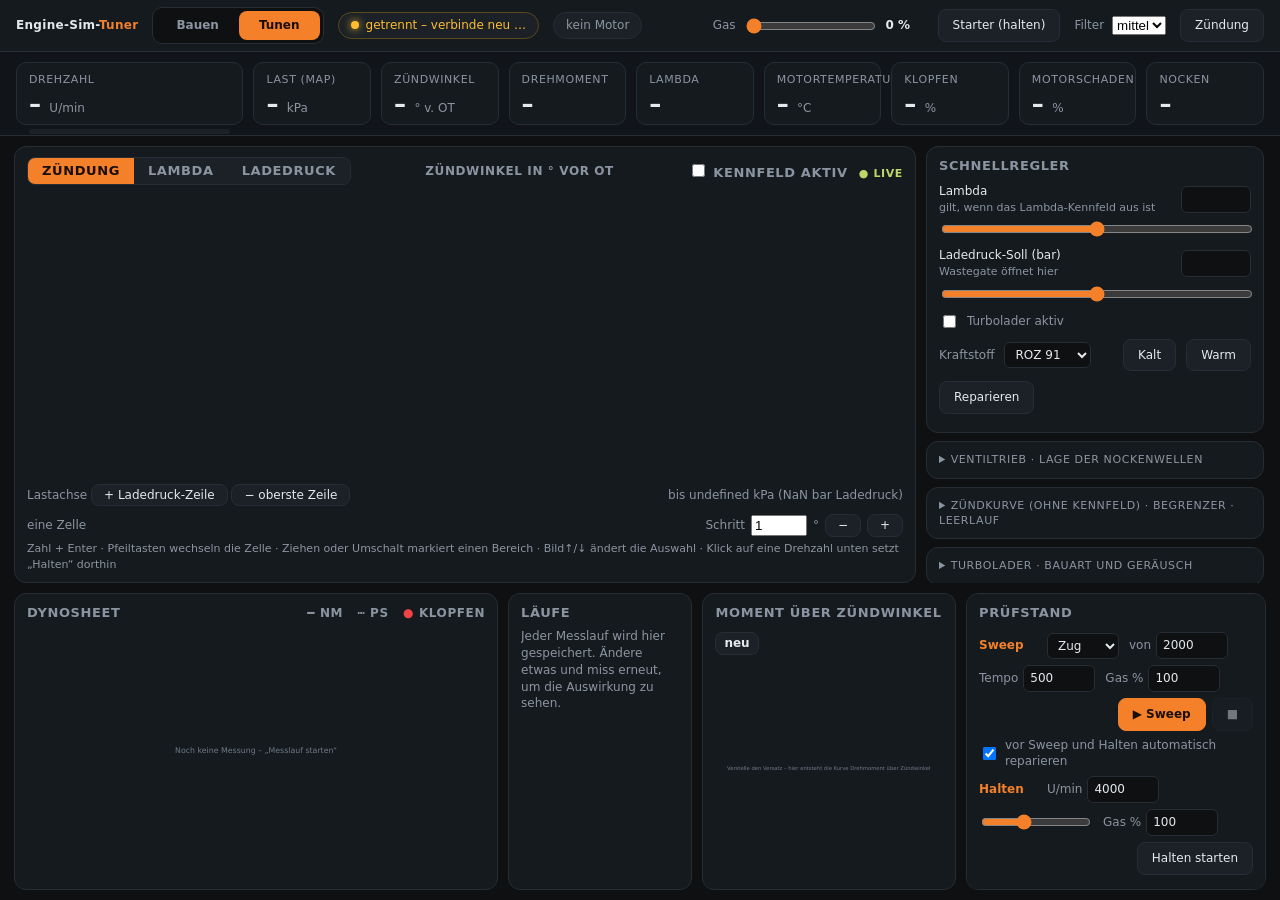
==== commit c39924e5: "Tuning cockpit: one screen with map tabs, quick controls and fixed dyno dock; lambda and boost maps " ====
--- a/web/index.html
+++ b/web/index.html
@@ -18,8 +18,7 @@
   <div class="grow"></div>
   <div class="ctl only-tune">Gas <input id="gas" type="range" min="0" max="100" value="0" title="Gaspedal"> <b id="gasv" style="color:var(--text);width:38px">0 %</b></div>
   <button id="starter" class="only-tune" title="Gedrückt halten">Starter (halten)</button>
-  <button id="cold" class="only-tune" title="Motor auf Umgebungstemperatur setzen">Kalt</button>
-  <button id="warm" class="only-tune" title="Motor auf Betriebstemperatur setzen">Warm</button>
+  <label class="ctl only-tune" title="Glättung der Anzeigewerte">Filter <select id="filter"><option value="off">aus</option><option value="light">leicht</option><option value="medium">mittel</option><option value="strong">stark</option></select></label>
   <button id="ign" class="only-tune">Zündung</button>
 </header>
 
@@ -37,15 +36,6 @@
 <div class="live only-build" id="build-bar"></div>
 
 <div class="body">
-  <nav class="only-tune" id="nav-tune">
-    <a data-v="ign" class="act">Zündung</a>
-    <a data-v="fuel">Gemisch &amp; Kraftstoff</a>
-    <a data-v="cam">Ventiltrieb</a>
-    <a data-v="air">Ansaugung &amp; Abgas <small>später</small></a>
-    <a data-v="turbo">Aufladung</a>
-    <hr>
-    <a data-v="dyno">Prüfstand &amp; Vergleich</a>
-  </nav>
   <nav class="only-build" id="nav-build">
     <a data-v="b-layout" class="act">Anordnung</a>
     <a data-v="b-size">Hubraum &amp; Verdichtung</a>
@@ -56,117 +46,7 @@
     <a data-v="b-car">Fahrzeug</a>
   </nav>
 
-  <main>
-    <section id="v-ign" class="act">
-      <h1>Zündung</h1>
-      <div class="sub">Der weiße Punkt zeigt, wo der Motor gerade im Kennfeld arbeitet. Änderungen wirken sofort.</div>
-      <div class="cols">
-        <div class="card">
-          <h3><span>Zündkennfeld · Zündwinkel in ° vor OT <span class="live-tag">● live</span></span><span><label><input type="checkbox" id="map-on"> aktiv</label></span></h3>
-          <div class="cell-grid" id="map-wrap"><div class="mapgrid" id="map-grid"></div><div class="opdot hidden" id="opdot"></div></div>
-          <div class="selbar"><span>Lastachse</span><button id="row-add" title="Zeile für höheren Druck oben anfügen (+20 kPa)">+ Ladedruck-Zeile</button><button id="row-del" title="Oberste Zeile entfernen">− oberste Zeile</button><span class="grow"></span><span id="row-info"></span></div>
-          <div class="selbar"><span id="sel-info">eine Zelle</span><span class="grow"></span>Schritt <input type="number" id="sel-step" value="1" step="0.5" min="0.5"> °
-            <button id="sel-dn" title="Auswahl senken (Bild↓)">−</button><button id="sel-up" title="Auswahl erhöhen (Bild↑)">+</button></div>
-          <div class="sub" style="margin:8px 0 0">Zahl eintippen + Enter · Pfeiltasten wechseln die Zelle · Ziehen oder Umschalt+Klick/Pfeil markiert einen Bereich · Bild↑/Bild↓ ändert die Auswahl · rot = sehr spät, blau = früh · Spalten: Drehzahl, Zeilen: Last</div>
-        </div>
-        <div>
-          <div class="card" id="curve-card">
-            <h3><span>Zündkurve (ohne Kennfeld)</span></h3>
-            <div class="field"><span>Leerlauf (°)<span class="live-tag">● live</span></span><input type="number" id="c-idle" step="0.5"><input type="range" id="c-idle-r" min="0" max="45" step="0.5"></div>
-            <div class="field"><span>Maximum ab 4 000 U/min (°)<span class="live-tag">● live</span></span><input type="number" id="c-max" step="0.5"><input type="range" id="c-max-r" min="0" max="50" step="0.5"></div>
-          </div>
-          <div class="card">
-            <h3><span>Begrenzer &amp; Start</span></h3>
-            <div class="field"><span>Drehzahlbegrenzer (U/min)<span class="live-tag">● live</span></span><input type="number" id="c-rev" step="100"><input type="range" id="c-rev-r" min="3000" max="14000" step="100"></div>
-            <div class="field"><span>Leerlauf-Drosselstellung<span class="live-tag">● live</span></span><input type="number" id="c-idlethr" step="0.001"><input type="range" id="c-idlethr-r" min="0.9" max="1" step="0.001"></div>
-          </div>
-        </div>
-      </div>
-    </section>
-
-    <section id="v-dyno">
-      <h1>Prüfstand &amp; Vergleich</h1>
-      <div class="sub">Messläufe auf dem laufenden Simulator – du hörst den Motor dabei. Mit der Maus über einem Lauf blendet das Diagramm die anderen aus.</div>
-      <div class="cols" style="grid-template-columns:minmax(0,1fr) minmax(0,1fr)">
-        <div class="card">
-          <h3><span>Messlauf</span><span id="d-state" class="note"></span></h3>
-          <div class="bfield"><span>Art</span><select id="d-mode"><option value="ramp">Beschleunigung bis Begrenzer</option><option value="steps">Stufen (Drehzahl halten)</option></select></div>
-          <div class="bfield"><span>Startdrehzahl (U/min)</span><input type="number" id="d-start" value="2000" step="100"></div>
-          <div id="d-ramp-only" style="display:contents"><div class="bfield"><span>Tempo (U/min je s)</span><input type="number" id="d-rate" value="500" step="50"></div></div>
-          <div id="d-steps-only" style="display:none"><div class="bfield"><span>Enddrehzahl (U/min)</span><input type="number" id="d-end" value="6500" step="100"></div>
-            <div class="bfield"><span>Schritt (U/min)</span><input type="number" id="d-step" value="500" step="50"></div></div>
-          <div class="bfield"><span>Gas (%)</span><input type="number" id="d-thr" value="100" min="0" max="100"></div>
-          <div class="row"><button class="primary" id="d-run">▶ Messlauf starten</button><button id="d-stop" disabled>Abbrechen</button></div>
-          <div class="bar" id="d-bar" style="display:none"><span style="width:0"></span></div>
-        </div>
-        <div class="card">
-          <h3><span>Drehzahl halten (Volllast)</span><span id="h-state" class="note"></span></h3>
-          <div class="note" style="margin-bottom:6px">Der Motor wird gestartet und auf einer Drehzahl gehalten. Verstelle den Zündwinkel und lies das Drehmoment ab.</div>
-          <div class="bfield"><span>Drehzahl (U/min)</span><div class="sliderbox"><input type="number" id="h-rpm" value="4000" step="100"><input type="range" id="h-rpm-r" min="1000" max="9000" step="100" value="4000"></div></div>
-          <div class="bfield"><span>Gas (%)</span><input type="number" id="h-thr" value="100" min="0" max="100"></div>
-          <div class="row"><button id="h-start">Halten starten</button></div>
-          <div class="kv" style="grid-template-columns:repeat(3,1fr);text-align:center;margin:10px 0">
-            <div><div class="note">Drehmoment</div><b style="font-size:22px"><span id="h-nm">–</span></b> <span class="note">Nm</span></div>
-            <div><div class="note">Leistung</div><b style="font-size:22px"><span id="h-ps">–</span></b> <span class="note">PS</span></div>
-            <div><div class="note">Zündwinkel</div><b style="font-size:22px"><span id="h-adv">–</span></b> <span class="note">°</span></div>
-          </div>
-          <div class="bfield"><span>Zündwinkel-Versatz (°)<span class="live-tag">● live</span><small>wird zur Kurve oder zum Kennfeld addiert</small></span><div class="sliderbox"><input type="number" id="h-off" value="0" step="0.5"><input type="range" id="h-off-r" min="-20" max="20" step="0.5" value="0"></div></div>
-          <div id="h-chart"></div>
-          <div class="row"><span id="h-best" class="note"></span><span class="grow"></span><button id="h-reset" title="Messpunkte der Kurve verwerfen">Kurve zurücksetzen</button><button id="h-fold" title="Addiert den Versatz zu Kennfeld oder Kurve und setzt ihn auf 0">Versatz übernehmen</button></div>
-        </div>
-      </div>
-      <div class="cols" style="grid-template-columns:minmax(0,2fr) minmax(0,1fr)">
-        <div class="card"><h3><span>Drehmoment (Nm) und Leistung (PS)</span><span class="note">━ Nm &nbsp; ┅ PS &nbsp; <span style="color:var(--red)">●</span> Klopfen &nbsp; ┆ Nockenumschaltung</span></h3><div id="d-chart"></div></div>
-        <div class="card runs"><h3><span>Läufe</span></h3><div id="d-runs"></div></div>
-      </div>
-    </section>
-
-    <section id="v-cam">
-      <h1>Ventiltrieb</h1>
-      <div class="sub">Lage der Nockenwellen (Mittellinie) live verschieben. Der Versatz gilt relativ zur Motordatei. Positiv öffnen die Ventile später, negativ früher.</div>
-      <div class="cols">
-        <div class="card">
-          <h3><span>Lage · Grad Kurbelwelle <span class="live-tag">● live</span></span></h3>
-          <div class="bfield"><span>Einlass (°KW)<small>positiv = später</small></span><div class="sliderbox"><input type="number" id="cam-in" value="0" step="0.5"><input type="range" id="cam-in-r" min="-20" max="20" step="0.5" value="0"></div></div>
-          <div class="bfield"><span>Auslass (°KW)<small>positiv = später</small></span><div class="sliderbox"><input type="number" id="cam-ex" value="0" step="0.5"><input type="range" id="cam-ex-r" min="-20" max="20" step="0.5" value="0"></div></div>
-          <div class="sub" style="margin:8px 0 0">Hub und Dauer stehen vorerst im Bauen (Nockenfelder).</div>
-        </div>
-      </div>
-    </section>
-    <section id="v-fuel">
-      <h1>Gemisch &amp; Kraftstoff</h1>
-      <div class="sub">Lambda: Kraftstoffmenge je Luftmasse. 1,00 = stöchiometrisch, kleiner = fett (mehr Leistung, kühler, mehr Verbrauch), größer = mager (heißer, Klopfneigung). Die Zündung zündet nur zwischen 0,5 und 1,9.</div>
-      <div class="cols">
-        <div class="card">
-          <h3><span>Lambda <span class="live-tag">● live</span></span></h3>
-          <div class="bfield"><span>Soll-Lambda<small>Standard 0,80</small></span><div class="sliderbox"><input type="number" id="c-lambda" value="0.8" step="0.01"><input type="range" id="c-lambda-r" min="0.6" max="1.4" step="0.01" value="0.8"></div></div>
-        </div>
-      </div>
-    </section>
-    <section id="v-turbo">
-      <h1>Aufladung</h1>
-      <div class="sub">Abgasturbolader: Die Turbine im Auspuff treibt den Verdichter an. Sie staut das Abgas (Gegendruck) und braucht Zeit zum Hochdrehen (Turboloch). Das Wastegate öffnet beim Ladedruck-Sollwert, das Schubumluftventil entlastet den Lader beim Gaswegnehmen. Mehr Ladedruck braucht späteren Zündwinkel oder fetteres Lambda, sonst klopft der Motor.</div>
-      <div class="cols">
-        <div class="card">
-          <h3><span>Lader <span class="live-tag">● live</span></span></h3>
-          <label class="bfield"><span>Turbolader aktiv</span><input type="checkbox" id="tb-on"></label>
-          <div class="bfield"><span>Ladedruck-Soll (bar)<small>Überdruck, Wastegate öffnet hier</small></span><div class="sliderbox"><input type="number" id="tb-boost" step="0.05"><input type="range" id="tb-boost-r" min="0.1" max="2" step="0.05"></div></div>
-          <div class="bfield"><span>Turbinengröße<small>klein = früh, aber hoher Gegendruck</small></span><div class="sliderbox"><input type="number" id="tb-size" step="0.05"><input type="range" id="tb-size-r" min="0.15" max="1" step="0.05"></div></div>
-          <div class="bfield"><span>Trägheit<small>1 = mittlerer Lader, groß = mehr Turboloch</small></span><div class="sliderbox"><input type="number" id="tb-inertia" step="0.1"><input type="range" id="tb-inertia-r" min="0.2" max="4" step="0.1"></div></div>
-          <div class="bfield"><span>Ladeluftkühler<small>Anteil der Verdichtungswärme, der abgeführt wird</small></span><div class="sliderbox"><input type="number" id="tb-ic" step="0.05"><input type="range" id="tb-ic-r" min="0" max="1" step="0.05"></div></div>
-          <div class="bfield"><span>Lautstärke Turbogeräusch<small>Pfeifen, Summen, Luftrauschen, Schubumluft</small></span><div class="sliderbox"><input type="number" id="tb-vol" step="0.1"><input type="range" id="tb-vol-r" min="0" max="3" step="0.1"></div></div>
-        </div>
-        <div class="card">
-          <h3><span>Zustand</span></h3>
-          <div class="bfield"><span>Ladedruck</span><b><span id="tb-t-boost">–</span> bar</b></div>
-          <div class="bfield"><span>Laderdrehzahl</span><b><span id="tb-t-rpm">–</span> /min</b></div>
-          <div class="bfield"><span>Wastegate</span><b><span id="tb-t-wg">–</span> %</b></div>
-          <div class="bfield"><span>Abgasgegendruck</span><b><span id="tb-t-back">–</span> ×</b></div>
-          <div class="bfield"><span>Schubumluftventil</span><b id="tb-t-bov">–</b></div>
-        </div>
-      </div>
-    </section>
-    <section id="v-soon"><h1 id="soon-title">–</h1><div class="card note" id="soon-text"></div></section>
+  <main class="only-build">
     <section id="v-b-layout" class="bsec">
       <h1>Anordnung</h1>
       <div class="sub">Wähle eine Grundform. Bänke und Kurbelzapfen lassen sich in der Grafik frei verschieben. Alles im Bauen lädt den Motor neu.</div>
@@ -204,10 +84,84 @@
     <div id="hidden-fields" class="hidden"></div>
   </main>
 
-  <aside class="only-tune">
-    <div class="card" style="margin:0"><h3><span>Verbindung</span></h3><div class="kv" id="kv"></div></div>
-    <div class="hint note">Motoransicht, Zündfolge und Abgasströmung folgen in dieser Spalte.</div>
-  </aside>
+  <div class="cockpit only-tune">
+    <div class="mid">
+      <section class="card tablecard">
+        <h3>
+          <span class="seg" id="map-tabs"><span data-map="ign" class="act">Zündung</span><span data-map="lambda">Lambda</span><span data-map="boost">Ladedruck</span></span>
+          <span id="map-title" class="note"></span>
+          <span><label><input type="checkbox" id="map-on"> Kennfeld aktiv</label> <span class="live-tag">● live</span></span>
+        </h3>
+        <div class="cell-grid" id="map-wrap"><div class="mapgrid" id="map-grid"></div><div class="opdot hidden" id="opdot"></div></div>
+        <div class="selbar"><span id="axis-ctl"><span>Lastachse</span> <button id="row-add" title="Zeile für höheren Druck oben anfügen (+20 kPa)">+ Ladedruck-Zeile</button> <button id="row-del" title="Oberste Zeile entfernen">− oberste Zeile</button></span><span class="grow"></span><span id="row-info"></span></div>
+        <div class="selbar"><span id="sel-info">eine Zelle</span><span class="grow"></span>Schritt <input type="number" id="sel-step" value="1" step="0.5" min="0.5"> <span id="sel-unit">°</span>
+          <button id="sel-dn" title="Auswahl senken (Bild↓)">−</button><button id="sel-up" title="Auswahl erhöhen (Bild↑)">+</button></div>
+        <div class="note hint">Zahl + Enter · Pfeiltasten wechseln die Zelle · Ziehen oder Umschalt markiert einen Bereich · Bild↑/↓ ändert die Auswahl · Klick auf eine Drehzahl unten setzt „Halten“ dorthin</div>
+      </section>
+
+      <div class="quick">
+        <div class="card">
+          <h3><span>Schnellregler</span><span class="note" id="q-state"></span></h3>
+          <div class="field"><span>Lambda <small id="q-lambda-note">gilt, wenn das Lambda-Kennfeld aus ist</small></span><input type="number" id="c-lambda" step="0.01"><input type="range" id="c-lambda-r" min="0.6" max="1.4" step="0.01"></div>
+          <div class="field"><span>Ladedruck-Soll (bar)<small id="q-boost-note">Wastegate öffnet hier</small></span><input type="number" id="tb-boost" step="0.05"><input type="range" id="tb-boost-r" min="0.1" max="2.5" step="0.05"></div>
+          <div class="row"><label class="chk" style="margin:0"><input type="checkbox" id="tb-on"> Turbolader aktiv</label><span class="grow"></span>
+            <span class="note" id="tb-line"></span></div>
+          <div class="row"><span class="note">Kraftstoff</span><select id="q-fuel"></select><span class="grow"></span><button id="cold" title="Motor auf Umgebungstemperatur setzen">Kalt</button><button id="warm" title="Motor auf Betriebstemperatur setzen">Warm</button><button id="repair" title="Motorschaden beheben">Reparieren</button></div>
+        </div>
+        <details class="card"><summary>Ventiltrieb · Lage der Nockenwellen</summary>
+          <div class="field"><span>Einlass (°KW)<small>positiv = später</small></span><input type="number" id="cam-in" value="0" step="0.5"><input type="range" id="cam-in-r" min="-20" max="20" step="0.5" value="0"></div>
+          <div class="field"><span>Auslass (°KW)<small>positiv = später</small></span><input type="number" id="cam-ex" value="0" step="0.5"><input type="range" id="cam-ex-r" min="-20" max="20" step="0.5" value="0"></div>
+        </details>
+        <details class="card" id="curve-card"><summary>Zündkurve (ohne Kennfeld) · Begrenzer · Leerlauf</summary>
+          <div class="field"><span>Leerlauf (°)</span><input type="number" id="c-idle" step="0.5"><input type="range" id="c-idle-r" min="0" max="45" step="0.5"></div>
+          <div class="field"><span>Maximum ab 4 000 U/min (°)</span><input type="number" id="c-max" step="0.5"><input type="range" id="c-max-r" min="0" max="50" step="0.5"></div>
+          <div class="field"><span>Drehzahlbegrenzer (U/min)</span><input type="number" id="c-rev" step="100"><input type="range" id="c-rev-r" min="3000" max="14000" step="100"></div>
+          <div class="field"><span>Leerlauf-Drosselstellung</span><input type="number" id="c-idlethr" step="0.001"><input type="range" id="c-idlethr-r" min="0.9" max="1" step="0.001"></div>
+        </details>
+        <details class="card"><summary>Turbolader · Bauart und Geräusch</summary>
+          <div class="field"><span>Turbinengröße<small>klein = früh, hoher Gegendruck</small></span><input type="number" id="tb-size" step="0.05"><input type="range" id="tb-size-r" min="0.15" max="1" step="0.05"></div>
+          <div class="field"><span>Trägheit<small>groß = mehr Turboloch</small></span><input type="number" id="tb-inertia" step="0.1"><input type="range" id="tb-inertia-r" min="0.2" max="4" step="0.1"></div>
+          <div class="field"><span>Ladeluftkühler</span><input type="number" id="tb-ic" step="0.05"><input type="range" id="tb-ic-r" min="0" max="1" step="0.05"></div>
+          <div class="field"><span>Lautstärke Turbogeräusch</span><input type="number" id="tb-vol" step="0.1"><input type="range" id="tb-vol-r" min="0" max="3" step="0.1"></div>
+          <div class="kv note" id="tb-state"></div>
+        </details>
+      </div>
+    </div>
+
+    <div class="dock">
+      <div class="card dynosheet"><h3><span>Dynosheet</span><span class="note">━ Nm &nbsp; ┅ PS &nbsp; <span style="color:var(--red)">●</span> Klopfen</span></h3><div id="d-chart"></div></div>
+      <div class="card runs"><h3><span>Läufe</span></h3><div id="d-runs"></div></div>
+      <div class="card holdcurve"><h3><span>Moment über Zündwinkel</span><span class="note"><span id="h-best"></span> <button class="x" id="h-reset" title="Messpunkte der Kurve verwerfen">neu</button></span></h3><div id="h-chart"></div></div>
+      <div class="card dynoctl">
+        <h3><span>Prüfstand</span><span id="d-state" class="note"></span></h3>
+        <div class="ctlgrid">
+          <b>Sweep</b>
+          <select id="d-mode"><option value="ramp">Zug</option><option value="steps">Stufen</option></select>
+          <label>von <input type="number" id="d-start" value="2000" step="100"></label>
+          <span id="d-ramp-only" style="display:contents"><label>Tempo <input type="number" id="d-rate" value="500" step="50"></label></span>
+          <span id="d-steps-only" style="display:none"><label>bis <input type="number" id="d-end" value="6500" step="100"></label><label>Schritt <input type="number" id="d-step" value="500" step="50"></label></span>
+          <label>Gas % <input type="number" id="d-thr" value="100" min="0" max="100"></label>
+          <span class="btns"><button class="primary" id="d-run">▶ Sweep</button><button id="d-stop" disabled>■</button></span>
+        </div>
+        <label class="note" style="display:flex;gap:6px;align-items:center;margin:2px 0"><input type="checkbox" id="d-repair" checked> vor Sweep und Halten automatisch reparieren</label>
+        <div class="bar" id="d-bar" style="display:none"><span style="width:0"></span></div>
+        <div class="ctlgrid">
+          <b>Halten</b>
+          <label>U/min <input type="number" id="h-rpm" value="4000" step="100"></label>
+          <input type="range" id="h-rpm-r" min="1000" max="9000" step="100" value="4000">
+          <label>Gas % <input type="number" id="h-thr" value="100" min="0" max="100"></label>
+          <span class="btns"><button id="h-start">Halten starten</button></span>
+        </div>
+        <div class="readout">
+          <div><span class="note">Moment</span><b><span id="h-nm">–</span></b> Nm</div>
+          <div><span class="note">Leistung</span><b><span id="h-ps">–</span></b> PS</div>
+          <div><span class="note">Zündwinkel</span><b><span id="h-adv">–</span></b> °</div>
+          <span id="h-state" class="note"></span>
+        </div>
+      </div>
+    </div>
+  </div>
+
   <aside class="only-build" id="build-aside">
     <div class="card" style="margin:0"><h3><span>Zusammenfassung</span></h3><div class="kv" id="b-kv"></div></div>
     <div class="card" style="margin:0"><h3><span>Prüfung</span></h3><div id="msgs"></div></div>
--- a/web/app.css
+++ b/web/app.css
@@ -4,7 +4,7 @@
     --red: #ee4445; --orange: #f4802a; --yellow: #fdbd2e; --blue: #77cee0; --green: #bdd869; --pink: #f394be;
   }
   * { box-sizing: border-box; }
-  body { margin: 0; background: var(--bg); color: var(--text); font: 13px/1.4 "Segoe UI", system-ui, sans-serif; height: 100vh; display: grid; grid-template-rows: 52px 84px 1fr; overflow: hidden; }
+  body { margin: 0; background: var(--bg); color: var(--text); font: clamp(12px, 0.68vw, 15px)/1.4 "Segoe UI", system-ui, sans-serif; height: 100vh; display: grid; grid-template-rows: 52px 84px 1fr; overflow: hidden; }
   header { display: flex; align-items: center; gap: 14px; padding: 0 16px; background: var(--panel); border-bottom: 1px solid var(--line); }
   .brand { font-weight: 700; letter-spacing: .3px; } .brand b { color: var(--orange); }
   .chip { background: var(--panel2); border: 1px solid var(--line); border-radius: 999px; padding: 4px 12px; color: var(--dim); }
@@ -121,3 +121,42 @@
 .run .sw { cursor: pointer; }
 .bar { margin: 8px 0; }
 #h-chart svg, #d-chart svg { display: block; }
+
+/* ----- Cockpit (Tunen): Tabelle und Schnellregler in der Mitte, Prüfstand fest unten ----- */
+body[data-mode=tune] .body { grid-template-columns: minmax(0, 1fr); }
+.cockpit { display: grid; grid-template-rows: minmax(0, 1fr) clamp(250px, 33vh, 440px); gap: 10px; padding: 10px 14px; min-height: 0; min-width: 0; }
+.cockpit .card { margin: 0; padding: 10px 12px; min-width: 0; min-height: 0; }
+.cockpit .card h3 { margin-bottom: 6px; align-items: center; gap: 10px; flex-wrap: wrap; }
+.mid { display: grid; grid-template-columns: minmax(0, 1fr) clamp(340px, 24vw, 470px); gap: 10px; min-height: 0; }
+.tablecard { display: flex; flex-direction: column; overflow: auto; }
+.tablecard .cell-grid { flex: 1 1 auto; min-height: 120px; }
+.quick { display: flex; flex-direction: column; gap: 8px; overflow: auto; min-height: 0; padding-right: 2px; }
+.quick .field { margin: 8px 0; }
+.quick details summary { cursor: pointer; color: var(--dim); text-transform: uppercase; letter-spacing: .6px; font-size: 11px; }
+.quick details[open] summary { margin-bottom: 6px; }
+.dock { display: grid; grid-template-columns: minmax(0, 2.1fr) minmax(150px, .8fr) minmax(0, 1.1fr) minmax(300px, 1.25fr); gap: 10px; min-height: 0; }
+.dock .card { display: flex; flex-direction: column; overflow: hidden; }
+.dock .card > div:not(.ctlgrid):not(.readout):not(.bar) { min-height: 0; }
+.dynosheet svg, .holdcurve svg { width: 100%; height: 100%; max-height: 100%; }
+.dynosheet #d-chart, .holdcurve #h-chart { flex: 1 1 auto; min-height: 0; }
+.runs #d-runs { overflow: auto; flex: 1 1 auto; }
+.runs .run small { font-size: 10px; }
+.dynoctl { overflow: auto !important; }
+.ctlgrid { display: flex; flex-wrap: wrap; align-items: center; gap: 6px 10px; margin: 4px 0; }
+.ctlgrid > b { width: 58px; color: var(--orange); }
+.ctlgrid label { display: flex; align-items: center; gap: 5px; color: var(--dim); }
+.ctlgrid input[type=number], .ctlgrid select { width: 72px; background: var(--bg); border: 1px solid var(--line); color: var(--text); border-radius: 6px; padding: 4px 6px; font: inherit; }
+.ctlgrid input[type=range] { width: 110px; }
+.ctlgrid .btns { display: flex; gap: 6px; margin-left: auto; }
+.readout { display: flex; flex-wrap: wrap; gap: 4px 16px; align-items: baseline; margin-top: 4px; }
+.readout b { font-size: 1.5em; margin: 0 3px 0 6px; font-variant-numeric: tabular-nums; }
+.seg span { padding: 4px 14px; }
+.hint { margin-top: 4px; font-size: 11px; }
+.mapgrid .lab.col { cursor: pointer; }
+.mapgrid .lab.col:hover { color: var(--orange); }
+.quick select { background: var(--bg); border: 1px solid var(--line); color: var(--text); border-radius: 6px; padding: 4px 6px; font: inherit; }
+.quick .field.off { opacity: .45; }
+.tablecard .cell-grid .mapgrid { height: 100%; max-height: 560px; }
+.mapgrid input { height: 100%; padding: 0; }
+.quick > * { flex: 0 0 auto; }
+.quick details.card { overflow: visible; }
